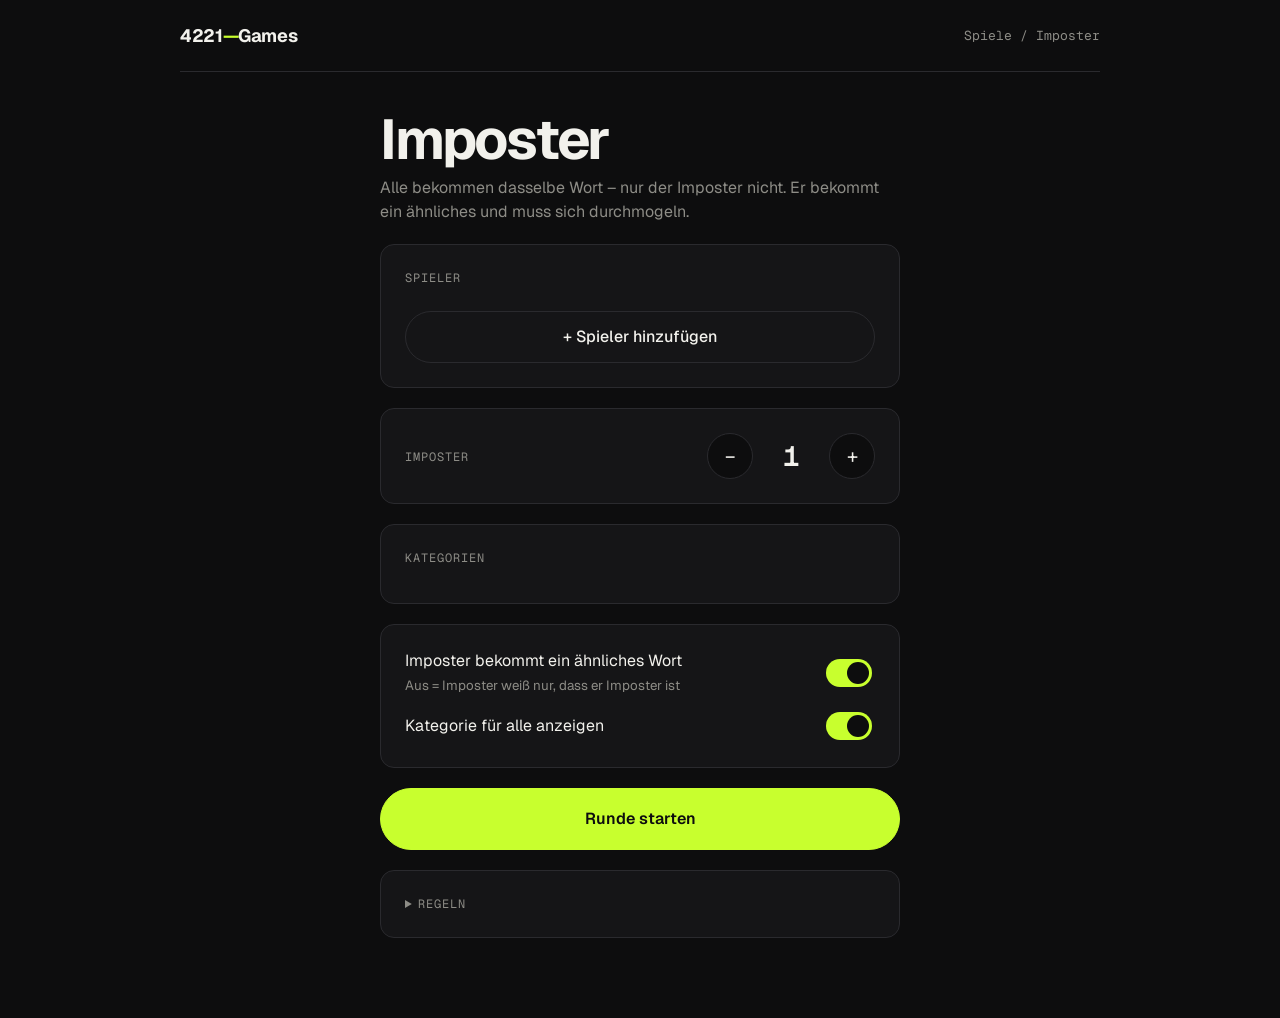
==== imposter.html @ 22e1c01c "Add files via upload" ====
<!doctype html>
<html lang="de">
<head>
  <meta charset="utf-8">
  <meta name="viewport" content="width=device-width, initial-scale=1">
  <title>Imposter · 4221-Games</title>
  <meta name="theme-color" content="#0d0d0e">
  <link rel="icon" href="data:image/svg+xml,<svg xmlns='http://www.w3.org/2000/svg' viewBox='0 0 100 100'><rect width='100' height='100' rx='22' fill='%230d0d0e'/><text x='50' y='66' font-size='46' font-family='sans-serif' font-weight='700' fill='%23c8ff2e' text-anchor='middle'>42</text></svg>">
  <link rel="preconnect" href="https://fonts.googleapis.com">
  <link rel="preconnect" href="https://fonts.gstatic.com" crossorigin>
  <link href="https://fonts.googleapis.com/css2?family=Geist:wght@400;500;600;700&family=Geist+Mono:wght@400;600&display=swap" rel="stylesheet">
  <link rel="stylesheet" href="css/style.css">
</head>
<body>
  <div class="wrap">
    <header class="top">
      <a class="brand" href="./">4221<span>—</span>Games</a>
      <span class="crumb"><a href="./">Spiele</a> / Imposter</span>
    </header>

    <main class="narrow">
      <!-- Einstellungen -->
      <section id="setup" class="stack" style="gap:20px">
        <div>
          <h1 class="title">Imposter</h1>
          <p class="sub" style="margin:0">Alle bekommen dasselbe Wort – nur der Imposter nicht. Er bekommt ein ähnliches und muss sich durchmogeln.</p>
        </div>

        <div class="panel stack">
          <span class="label">Spieler</span>
          <div id="players" class="stack" style="gap:8px"></div>
          <button class="btn ghost" id="addPlayer">+ Spieler hinzufügen</button>
        </div>

        <div class="panel stack">
          <div class="stepper">
            <div>
              <span class="label">Imposter</span>
              <div style="font-size:13px;color:var(--muted)" id="impHint"></div>
            </div>
            <div class="row" style="gap:14px">
              <button id="impMinus" aria-label="weniger">−</button>
              <span class="val" id="impVal">1</span>
              <button id="impPlus" aria-label="mehr">+</button>
            </div>
          </div>
        </div>

        <div class="panel stack">
          <span class="label">Kategorien</span>
          <div class="chips" id="cats"></div>
        </div>

        <div class="panel stack">
          <label class="switch">
            <span>Imposter bekommt ein ähnliches Wort<br><small style="color:var(--muted)">Aus = Imposter weiß nur, dass er Imposter ist</small></span>
            <input type="checkbox" id="hintToggle" checked>
          </label>
          <label class="switch">
            <span>Kategorie für alle anzeigen</span>
            <input type="checkbox" id="catToggle" checked>
          </label>
        </div>

        <button class="btn primary block" id="start" style="padding:18px">Runde starten</button>

        <details class="panel">
          <summary class="label" style="cursor:pointer">Regeln</summary>
          <ol style="color:var(--muted);padding-left:18px;margin:14px 0 0">
            <li>Handy reihum weitergeben, jede:r schaut sich geheim die eigene Karte an.</li>
            <li>Reihum sagt jede:r ein Wort, das zum eigenen Begriff passt – nicht zu offensichtlich, sonst errät der Imposter es.</li>
            <li>Nach ein oder zwei Runden wird abgestimmt, wer der Imposter ist.</li>
            <li><b style="color:var(--text)">Der Imposter gewinnt</b>, wenn er nicht enttarnt wird – oder wenn er das echte Wort errät und laut ausspricht.</li>
          </ol>
        </details>
      </section>

      <!-- Karten verteilen -->
      <section id="deal" class="hidden">
        <div class="pass">
          <span class="label" id="dealStep">Spieler 1 / 4</span>
          <div class="who" id="dealName">Name</div>
          <button class="card" id="card" aria-label="Karte umdrehen">
            <div class="card-inner">
              <div class="face front">
                <div class="big">?</div>
                <div class="hint">Antippen zum Aufdecken.<br>Niemand sonst darf hinschauen.</div>
              </div>
              <div class="face back" id="cardBack">
                <div class="role" id="cardRole">Zivilist</div>
                <div class="word" id="cardWord">Wort</div>
                <div class="hint" id="cardHint"></div>
              </div>
            </div>
          </button>
          <button class="btn primary block" id="next" disabled>Verdecken & weitergeben</button>
        </div>
      </section>

      <!-- Diskussion -->
      <section id="talk" class="hidden stack" style="gap:20px;text-align:center">
        <span class="label">Alle Karten verteilt</span>
        <h1 class="title" id="starter">Anna beginnt</h1>
        <p class="sub" id="talkCat" style="margin:0"></p>
        <div class="panel stack">
          <div class="timer" id="timer">3:00</div>
          <div class="row" style="justify-content:center">
            <button class="btn" id="timerBtn">Timer starten</button>
            <button class="btn ghost" id="timerReset">Zurücksetzen</button>
          </div>
        </div>
        <button class="btn primary block" id="reveal" style="padding:18px">Auflösen</button>
      </section>

      <!-- Auflösung -->
      <section id="result" class="hidden stack" style="gap:20px">
        <div style="text-align:center">
          <span class="label">Das Wort war</span>
          <h1 class="title" id="resWord" style="margin-top:8px">Wort</h1>
          <p class="sub" id="resImpWord" style="margin:0"></p>
        </div>
        <div class="reveal-list" id="resList"></div>
        <div class="stack">
          <span class="label" style="text-align:center">Wer hat gewonnen?</span>
          <div class="row" style="justify-content:center">
            <button class="btn" id="winCiv">Zivilisten</button>
            <button class="btn" id="winImp">Imposter</button>
          </div>
        </div>
        <div class="panel score">
          <div><b id="scoreCiv">0</b><span class="label">Zivilisten</span></div>
          <div><b id="scoreImp">0</b><span class="label">Imposter</span></div>
        </div>
        <button class="btn primary block" id="again" style="padding:18px">Nächste Runde</button>
        <button class="btn ghost block" id="toSetup">Einstellungen</button>
      </section>
    </main>
  </div>

  <script type="module" src="js/imposter.js"></script>
</body>
</html>
---- css/style.css ----
/* 4221-Games — minimal, dark, typographic */
:root {
  --bg: #0d0d0e;
  --surface: #151517;
  --surface-2: #1c1c1f;
  --line: #2a2a2e;
  --text: #f2f1ec;
  --muted: #8d8c86;
  --accent: #c8ff2e;
  --accent-ink: #0d0d0e;
  --danger: #ff5a4e;
  --radius: 14px;
  --sq-light: #dcd8cc;
  --sq-dark: #8f8b7f;
  --font: "Geist", ui-sans-serif, system-ui, -apple-system, "Segoe UI", sans-serif;
  --mono: "Geist Mono", ui-monospace, "SF Mono", Menlo, monospace;
}

* { box-sizing: border-box; }
html, body { margin: 0; }
body {
  background: var(--bg);
  color: var(--text);
  font-family: var(--font);
  font-size: 16px;
  line-height: 1.5;
  -webkit-font-smoothing: antialiased;
  min-height: 100dvh;
}
a { color: inherit; text-decoration: none; }
button { font: inherit; color: inherit; }
.hidden { display: none !important; }

/* ---------- layout ---------- */
.wrap { max-width: 960px; margin: 0 auto; padding: 0 20px; }
header.top {
  display: flex; align-items: center; justify-content: space-between;
  padding: 22px 0; border-bottom: 1px solid var(--line);
}
.brand { font-weight: 700; letter-spacing: -0.02em; font-size: 18px; }
.brand span { color: var(--accent); }
.crumb { font-family: var(--mono); font-size: 13px; color: var(--muted); }
.crumb a:hover { color: var(--text); }
main { padding: 40px 0 80px; }

/* ---------- hub ---------- */
.hero { padding: 48px 0 56px; }
.hero h1 {
  font-size: clamp(56px, 14vw, 132px);
  line-height: 0.9; letter-spacing: -0.055em; font-weight: 700; margin: 0;
}
.hero h1 em { font-style: normal; color: var(--accent); }
.hero p { color: var(--muted); max-width: 420px; margin: 20px 0 0; font-size: 17px; }

.games { display: grid; grid-template-columns: repeat(auto-fill, minmax(260px, 1fr)); gap: 1px; background: var(--line); border: 1px solid var(--line); border-radius: var(--radius); overflow: hidden; }
.game-card {
  background: var(--bg); padding: 28px; min-height: 220px;
  display: flex; flex-direction: column; justify-content: space-between;
  transition: background .2s;
}
.game-card:hover { background: var(--surface); }
.game-card .idx { font-family: var(--mono); font-size: 13px; color: var(--muted); }
.game-card h2 { margin: 0; font-size: 32px; letter-spacing: -0.03em; font-weight: 600; }
.game-card p { margin: 6px 0 0; color: var(--muted); font-size: 14px; }
.game-card .go { font-family: var(--mono); font-size: 13px; color: var(--accent); }
.game-card.soon { pointer-events: none; }
.game-card.soon h2, .game-card.soon .go { color: var(--muted); }
.glyph { font-size: 40px; line-height: 1; }

footer.foot { border-top: 1px solid var(--line); padding: 20px 0; color: var(--muted); font-family: var(--mono); font-size: 12px; }

/* ---------- ui elements ---------- */
.btn {
  appearance: none; border: 1px solid var(--line); background: var(--surface);
  padding: 13px 20px; border-radius: 999px; cursor: pointer; font-weight: 500;
  transition: background .15s, border-color .15s, transform .1s;
  display: inline-flex; align-items: center; justify-content: center; gap: 8px;
}
.btn:hover { border-color: #3c3c42; background: var(--surface-2); }
.btn:active { transform: scale(.98); }
.btn.primary { background: var(--accent); color: var(--accent-ink); border-color: var(--accent); font-weight: 600; }
.btn.primary:hover { filter: brightness(1.05); }
.btn.ghost { background: transparent; }
.btn.danger { color: var(--danger); }
.btn.block { width: 100%; }
.btn:disabled { opacity: .4; cursor: not-allowed; }

.panel { background: var(--surface); border: 1px solid var(--line); border-radius: var(--radius); padding: 24px; }
.stack { display: flex; flex-direction: column; gap: 12px; }
.row { display: flex; gap: 10px; flex-wrap: wrap; align-items: center; }
.label { font-family: var(--mono); font-size: 12px; text-transform: uppercase; letter-spacing: .08em; color: var(--muted); }
h1.title { font-size: clamp(36px, 8vw, 56px); letter-spacing: -0.04em; line-height: 1; margin: 0 0 8px; }
.sub { color: var(--muted); margin: 0 0 28px; }

input[type=text] {
  width: 100%; background: var(--bg); border: 1px solid var(--line); color: var(--text);
  border-radius: 10px; padding: 12px 14px; font: inherit; outline: none;
}
input[type=text]:focus { border-color: var(--accent); }
.code-input { font-family: var(--mono); text-transform: uppercase; letter-spacing: .3em; text-align: center; font-size: 20px; }

.toast {
  position: fixed; left: 50%; bottom: 24px; transform: translateX(-50%) translateY(20px);
  background: var(--text); color: var(--bg); padding: 10px 18px; border-radius: 999px;
  font-size: 14px; font-weight: 500; opacity: 0; transition: .25s; pointer-events: none; z-index: 50;
}
.toast.show { opacity: 1; transform: translateX(-50%) translateY(0); }

.note { font-size: 13px; color: var(--muted); border-left: 2px solid var(--accent); padding-left: 12px; }

/* ---------- chess ---------- */
.menu-grid { display: grid; grid-template-columns: repeat(auto-fit, minmax(240px, 1fr)); gap: 14px; }
.chess-layout { display: grid; grid-template-columns: auto 1fr; gap: 28px; align-items: start; }
@media (max-width: 860px) { .chess-layout { grid-template-columns: 1fr; } }

.board {
  --size: min(calc(100vw - 40px), 560px);
  width: var(--size); height: var(--size);
  display: grid; grid-template-columns: repeat(8, 1fr); grid-template-rows: repeat(8, 1fr);
  border-radius: 10px; overflow: hidden; user-select: none;
  box-shadow: 0 0 0 1px var(--line), 0 30px 80px -30px rgba(0,0,0,.8);
}
.sq {
  position: relative; border: 0; padding: 0; margin: 0; cursor: pointer;
  display: flex; align-items: center; justify-content: center;
  font-size: calc(var(--size) / 8 * 0.78); line-height: 1;
}
.sq.light { background: var(--sq-light); }
.sq.dark { background: var(--sq-dark); }
.sq.last::before { content: ""; position: absolute; inset: 0; background: rgba(200, 255, 46, .38); }
.sq.sel::before { content: ""; position: absolute; inset: 0; background: rgba(200, 255, 46, .6); }
.sq.check::before { content: ""; position: absolute; inset: 0; background: radial-gradient(circle, rgba(255,90,78,.9) 0%, rgba(255,90,78,.0) 72%); }
.sq.dot::after { content: ""; position: absolute; width: 26%; height: 26%; border-radius: 50%; background: rgba(13,13,14,.32); }
.sq.cap::after { content: ""; position: absolute; inset: 4%; border-radius: 50%; border: 4px solid rgba(13,13,14,.32); }
.pc { position: relative; z-index: 1; font-family: "Segoe UI Symbol", "DejaVu Sans", "Noto Sans Symbols 2", serif; transform: translateY(-3%); }
.pc.w { color: #fbfaf6; -webkit-text-stroke: 1.2px #151515; }
.pc.b { color: #141414; }
.coord { position: absolute; font-family: var(--mono); font-size: 10px; font-weight: 600; z-index: 2; opacity: .75; }
.coord.rank { top: 3px; left: 4px; }
.coord.file { bottom: 2px; right: 4px; }
.sq.light .coord { color: var(--sq-dark); }
.sq.dark .coord { color: var(--sq-light); }

.side { display: flex; flex-direction: column; gap: 16px; min-width: 0; }
.status { font-size: 22px; font-weight: 600; letter-spacing: -0.02em; }
.status small { display: block; font-size: 13px; color: var(--muted); font-weight: 400; font-family: var(--mono); letter-spacing: 0; margin-top: 4px; }
.share { display: flex; gap: 8px; align-items: center; }
.share code { font-family: var(--mono); font-size: 22px; letter-spacing: .2em; color: var(--accent); }
.moves { font-family: var(--mono); font-size: 13px; max-height: 260px; overflow-y: auto; display: grid; grid-template-columns: 36px 1fr 1fr; gap: 2px 8px; }
.moves .n { color: var(--muted); }
.dot-live { width: 8px; height: 8px; border-radius: 50%; background: var(--muted); display: inline-block; }
.dot-live.on { background: var(--accent); box-shadow: 0 0 10px var(--accent); }

.modal { position: fixed; inset: 0; background: rgba(0,0,0,.6); display: flex; align-items: center; justify-content: center; z-index: 40; backdrop-filter: blur(6px); }
.modal .panel { display: flex; gap: 8px; }
.promo-btn { width: 64px; height: 64px; font-size: 44px; border-radius: 12px; background: var(--sq-light); border: 0; cursor: pointer; }
.promo-btn:hover { background: var(--accent); }

/* ---------- imposter ---------- */
.narrow { max-width: 520px; margin: 0 auto; }
.player-row { display: flex; gap: 8px; }
.icon-btn { width: 46px; flex: none; border-radius: 10px; border: 1px solid var(--line); background: transparent; cursor: pointer; color: var(--muted); font-size: 18px; }
.icon-btn:hover { color: var(--danger); border-color: var(--danger); }
.stepper { display: flex; align-items: center; justify-content: space-between; }
.stepper .val { font-family: var(--mono); font-size: 28px; font-weight: 600; min-width: 48px; text-align: center; }
.stepper button { width: 46px; height: 46px; border-radius: 50%; border: 1px solid var(--line); background: var(--bg); cursor: pointer; font-size: 20px; }
.chips { display: flex; flex-wrap: wrap; gap: 8px; }
.chip { border: 1px solid var(--line); background: transparent; padding: 8px 14px; border-radius: 999px; cursor: pointer; font-size: 14px; color: var(--muted); }
.chip.on { background: var(--text); color: var(--bg); border-color: var(--text); }
.switch { display: flex; justify-content: space-between; align-items: center; gap: 16px; cursor: pointer; }
.switch input { appearance: none; width: 46px; height: 28px; border-radius: 999px; background: var(--line); position: relative; cursor: pointer; transition: .2s; flex: none; }
.switch input::after { content: ""; position: absolute; top: 3px; left: 3px; width: 22px; height: 22px; border-radius: 50%; background: var(--text); transition: .2s; }
.switch input:checked { background: var(--accent); }
.switch input:checked::after { left: 21px; background: var(--accent-ink); }

.pass { text-align: center; padding: 20px 0; }
.pass .who { font-size: clamp(40px, 11vw, 64px); font-weight: 700; letter-spacing: -0.04em; line-height: 1; margin: 8px 0 28px; }
.card {
  position: relative; width: 100%; aspect-ratio: 3 / 4; max-height: 60dvh; margin: 0 auto 20px;
  perspective: 1200px; cursor: pointer; border: 0; background: none; padding: 0;
}
.card-inner { position: absolute; inset: 0; transition: transform .55s cubic-bezier(.2,.8,.2,1); transform-style: preserve-3d; }
.card.flipped .card-inner { transform: rotateY(180deg); }
.face {
  position: absolute; inset: 0; backface-visibility: hidden; -webkit-backface-visibility: hidden;
  border-radius: 22px; border: 1px solid var(--line); display: flex; flex-direction: column;
  align-items: center; justify-content: center; padding: 28px; gap: 10px;
}
.face.front { background: var(--surface); background-image: repeating-linear-gradient(45deg, transparent 0 14px, rgba(255,255,255,.025) 14px 15px); }
.face.front .big { font-size: 72px; font-weight: 700; letter-spacing: -0.05em; color: var(--accent); }
.face.back { transform: rotateY(180deg); background: var(--text); color: var(--bg); }
.face.back.imp { background: var(--danger); color: #160404; }
.face .role { font-family: var(--mono); font-size: 13px; text-transform: uppercase; letter-spacing: .14em; opacity: .7; }
.face .word { font-size: clamp(34px, 9vw, 52px); font-weight: 700; letter-spacing: -0.03em; text-align: center; line-height: 1.05; word-break: break-word; }
.face .hint { font-size: 14px; opacity: .7; text-align: center; }

.reveal-list { display: flex; flex-direction: column; gap: 1px; background: var(--line); border-radius: var(--radius); overflow: hidden; border: 1px solid var(--line); }
.reveal-list div { background: var(--surface); padding: 14px 18px; display: flex; justify-content: space-between; }
.reveal-list .imp { color: var(--danger); font-weight: 600; }
.score { display: flex; justify-content: center; gap: 28px; font-family: var(--mono); }
.score b { font-size: 28px; display: block; text-align: center; }
.timer { font-family: var(--mono); font-size: 56px; font-weight: 600; text-align: center; letter-spacing: -0.02em; }
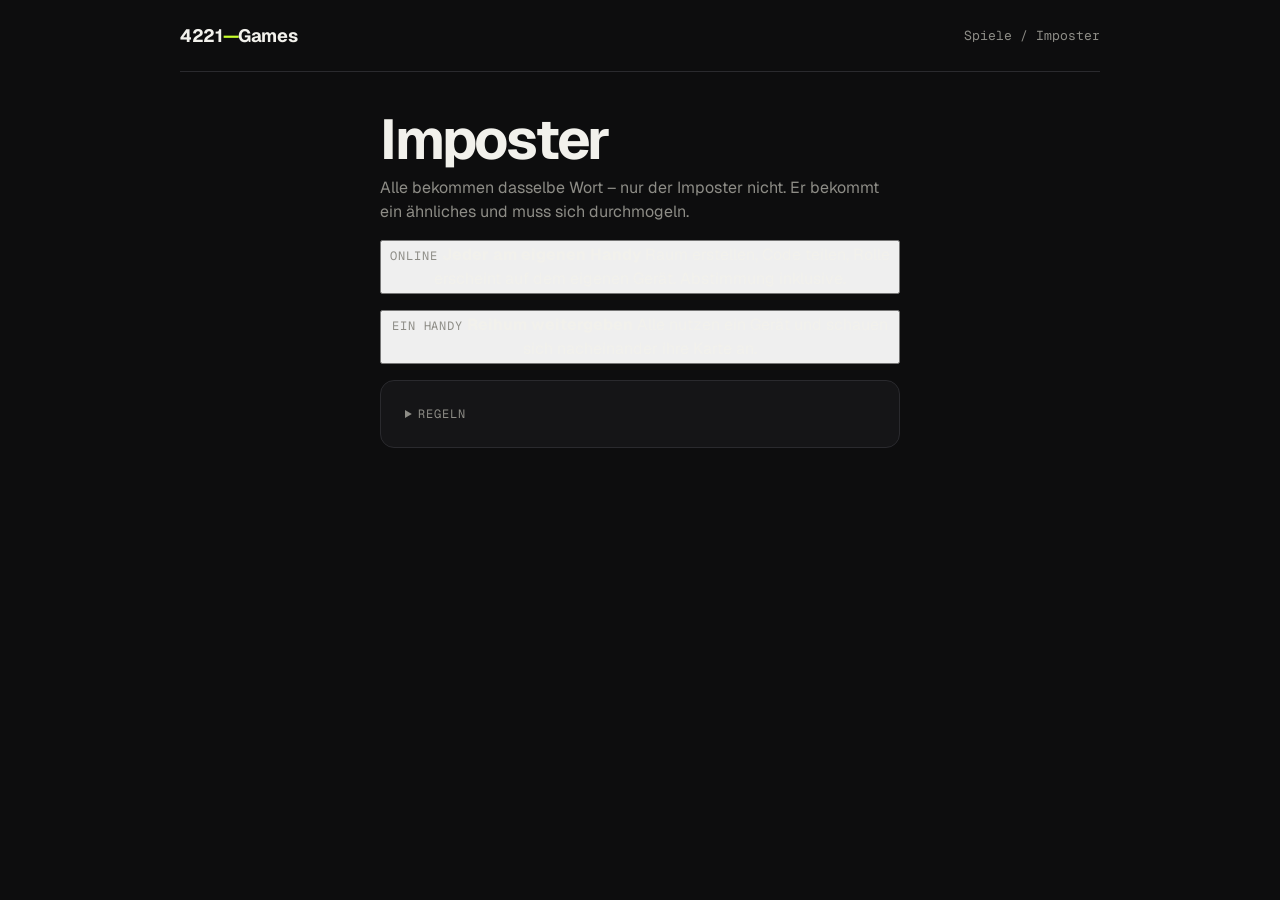
==== commit a289b52f: "Add files via upload" ====
--- a/imposter.html
+++ b/imposter.html
@@ -4,8 +4,8 @@
   <meta charset="utf-8">
   <meta name="viewport" content="width=device-width, initial-scale=1">
   <title>Imposter · 4221-Games</title>
-  <meta name="theme-color" content="#0d0d0e">
-  <link rel="icon" href="data:image/svg+xml,<svg xmlns='http://www.w3.org/2000/svg' viewBox='0 0 100 100'><rect width='100' height='100' rx='22' fill='%230d0d0e'/><text x='50' y='66' font-size='46' font-family='sans-serif' font-weight='700' fill='%23c8ff2e' text-anchor='middle'>42</text></svg>">
+  <meta name="theme-color" content="#008a3e">
+  <link rel="icon" href="data:image/svg+xml,<svg xmlns='http://www.w3.org/2000/svg' viewBox='0 0 100 100'><rect width='100' height='100' rx='22' fill='%23008a3e'/><text x='50' y='66' font-size='46' font-family='sans-serif' font-weight='700' fill='%23ffffff' text-anchor='middle'>42</text></svg>">
   <link rel="preconnect" href="https://fonts.googleapis.com">
   <link rel="preconnect" href="https://fonts.gstatic.com" crossorigin>
   <link href="https://fonts.googleapis.com/css2?family=Geist:wght@400;500;600;700&family=Geist+Mono:wght@400;600&display=swap" rel="stylesheet">
@@ -19,11 +19,46 @@
     </header>
 
     <main class="narrow">
-      <!-- Einstellungen -->
-      <section id="setup" class="stack" style="gap:20px">
+      <!-- Raumleiste (nur online sichtbar) -->
+      <div class="room-bar hidden" id="oBar">
+        <span class="label">Raum <code id="oBarCode">-----</code></span>
+        <button class="btn ghost" id="oLeave" style="padding:8px 14px">Verlassen</button>
+      </div>
+
+      <!-- ═════════ Modusauswahl ═════════ -->
+      <section id="modeSel" data-view class="stack" style="gap:16px">
         <div>
           <h1 class="title">Imposter</h1>
           <p class="sub" style="margin:0">Alle bekommen dasselbe Wort – nur der Imposter nicht. Er bekommt ein ähnliches und muss sich durchmogeln.</p>
+        </div>
+        <button class="mode-card" id="modeOnline">
+          <span class="label">Online</span>
+          <b>Jeder am eigenen Handy</b>
+          <span>Raum erstellen, Code teilen, Rolle erscheint auf dem eigenen Gerät. Abstimmung inklusive.</span>
+        </button>
+        <button class="mode-card" id="modeLocal">
+          <span class="label">Ein Handy</span>
+          <b>Reihum weitergeben</b>
+          <span>Alle nutzen ein Gerät und schauen sich nacheinander ihre Karte an.</span>
+        </button>
+        <p class="note hidden" id="oNoOnline">Der Online-Modus ist noch nicht eingerichtet. Trag die Supabase-Daten in <code>js/config.js</code> ein (siehe README).</p>
+        <details class="panel">
+          <summary class="label" style="cursor:pointer">Regeln</summary>
+          <ol style="color:var(--muted);padding-left:18px;margin:14px 0 0">
+            <li>Jede:r schaut sich geheim die eigene Karte an.</li>
+            <li>Reihum sagt jede:r ein Wort, das zum eigenen Begriff passt – nicht zu offensichtlich, sonst errät der Imposter es.</li>
+            <li>Nach ein oder zwei Runden wird abgestimmt, wer der Imposter ist.</li>
+            <li><b style="color:var(--text)">Der Imposter gewinnt</b>, wenn er nicht enttarnt wird – oder wenn er das echte Wort errät und laut ausspricht.</li>
+          </ol>
+        </details>
+      </section>
+
+      <!-- ═════════ LOKAL: Einstellungen ═════════ -->
+      <section id="setup" data-view class="hidden stack" style="gap:20px">
+        <div>
+          <button class="btn ghost" id="setupBack" style="padding:8px 14px;margin-bottom:16px">← Zurück</button>
+          <h1 class="title">Ein Handy</h1>
+          <p class="sub" style="margin:0">Namen eintragen, einstellen, Handy reihum geben.</p>
         </div>
 
         <div class="panel stack">
@@ -63,20 +98,10 @@
         </div>
 
         <button class="btn primary block" id="start" style="padding:18px">Runde starten</button>
-
-        <details class="panel">
-          <summary class="label" style="cursor:pointer">Regeln</summary>
-          <ol style="color:var(--muted);padding-left:18px;margin:14px 0 0">
-            <li>Handy reihum weitergeben, jede:r schaut sich geheim die eigene Karte an.</li>
-            <li>Reihum sagt jede:r ein Wort, das zum eigenen Begriff passt – nicht zu offensichtlich, sonst errät der Imposter es.</li>
-            <li>Nach ein oder zwei Runden wird abgestimmt, wer der Imposter ist.</li>
-            <li><b style="color:var(--text)">Der Imposter gewinnt</b>, wenn er nicht enttarnt wird – oder wenn er das echte Wort errät und laut ausspricht.</li>
-          </ol>
-        </details>
-      </section>
-
-      <!-- Karten verteilen -->
-      <section id="deal" class="hidden">
+      </section>
+
+      <!-- LOKAL: Karten verteilen -->
+      <section id="deal" data-view class="hidden">
         <div class="pass">
           <span class="label" id="dealStep">Spieler 1 / 4</span>
           <div class="who" id="dealName">Name</div>
@@ -97,8 +122,8 @@
         </div>
       </section>
 
-      <!-- Diskussion -->
-      <section id="talk" class="hidden stack" style="gap:20px;text-align:center">
+      <!-- LOKAL: Diskussion -->
+      <section id="talk" data-view class="hidden stack" style="gap:20px;text-align:center">
         <span class="label">Alle Karten verteilt</span>
         <h1 class="title" id="starter">Anna beginnt</h1>
         <p class="sub" id="talkCat" style="margin:0"></p>
@@ -112,8 +137,8 @@
         <button class="btn primary block" id="reveal" style="padding:18px">Auflösen</button>
       </section>
 
-      <!-- Auflösung -->
-      <section id="result" class="hidden stack" style="gap:20px">
+      <!-- LOKAL: Auflösung -->
+      <section id="result" data-view class="hidden stack" style="gap:20px">
         <div style="text-align:center">
           <span class="label">Das Wort war</span>
           <h1 class="title" id="resWord" style="margin-top:8px">Wort</h1>
@@ -134,9 +159,139 @@
         <button class="btn primary block" id="again" style="padding:18px">Nächste Runde</button>
         <button class="btn ghost block" id="toSetup">Einstellungen</button>
       </section>
+
+      <!-- ═════════ ONLINE: Start ═════════ -->
+      <section id="onStart" data-view class="hidden stack" style="gap:20px">
+        <div>
+          <button class="btn ghost" id="oBack" style="padding:8px 14px;margin-bottom:16px">← Zurück</button>
+          <h1 class="title">Online</h1>
+          <p class="sub" style="margin:0">Jede:r spielt am eigenen Handy. Ihr sitzt trotzdem zusammen und redet laut.</p>
+        </div>
+        <div class="panel stack">
+          <label class="label" for="oName">Dein Name</label>
+          <input type="text" id="oName" maxlength="20" placeholder="z. B. Anna" autocomplete="nickname">
+        </div>
+        <button class="btn primary block" id="oCreate" style="padding:18px">Neuen Raum erstellen</button>
+        <div class="divider">oder beitreten</div>
+        <div class="panel stack">
+          <label class="label" for="oCode">Raum-Code</label>
+          <input type="text" id="oCode" class="code-input" maxlength="5" placeholder="CODE" autocomplete="off">
+          <button class="btn" id="oJoin">Beitreten</button>
+        </div>
+      </section>
+
+      <!-- ONLINE: Lobby -->
+      <section id="onLobby" data-view class="hidden stack" style="gap:20px">
+        <div class="panel stack" style="text-align:center">
+          <span class="label">Code zum Beitreten</span>
+          <div class="big-code" id="lCode">-----</div>
+          <button class="btn ghost" id="lCopy">Einladungslink kopieren</button>
+        </div>
+
+        <div class="stack" style="gap:10px">
+          <span class="label" id="lCount">0 Spieler</span>
+          <div class="reveal-list" id="lPlayers"></div>
+        </div>
+
+        <div id="lSettings" class="stack hidden" style="gap:12px">
+          <div class="panel stack">
+            <div class="stepper">
+              <div>
+                <span class="label">Imposter</span>
+                <div style="font-size:13px;color:var(--muted)" id="lImpHint"></div>
+              </div>
+              <div class="row" style="gap:14px">
+                <button id="lImpMinus" aria-label="weniger">−</button>
+                <span class="val" id="lImpVal">1</span>
+                <button id="lImpPlus" aria-label="mehr">+</button>
+              </div>
+            </div>
+          </div>
+          <div class="panel stack">
+            <span class="label">Kategorien</span>
+            <div class="chips" id="lCats"></div>
+          </div>
+          <div class="panel stack">
+            <label class="switch">
+              <span>Imposter bekommt ein ähnliches Wort</span>
+              <input type="checkbox" id="lHint" checked>
+            </label>
+            <label class="switch">
+              <span>Kategorie für alle anzeigen</span>
+              <input type="checkbox" id="lShowCat" checked>
+            </label>
+          </div>
+          <button class="btn primary block" id="lStart" style="padding:18px">Runde starten</button>
+        </div>
+
+        <div id="lWait" class="panel stack hidden" style="text-align:center">
+          <span class="label">Warte auf den Host</span>
+          <p style="margin:0;color:var(--muted)" id="lSummary"></p>
+        </div>
+      </section>
+
+      <!-- ONLINE: Rolle -->
+      <section id="onPlay" data-view class="hidden">
+        <div class="pass">
+          <span class="label" id="pRound">Runde 1</span>
+          <div class="who" id="pStarter" style="font-size:clamp(30px,8vw,44px);margin-bottom:6px">Anna beginnt</div>
+          <p class="sub" id="pCat" style="margin:0 0 20px"></p>
+          <button class="card" id="oCard" aria-label="Karte umdrehen">
+            <div class="card-inner">
+              <div class="face front">
+                <div class="big">?</div>
+                <div class="hint">Antippen zum Aufdecken.<br>Nochmal tippen zum Verdecken.</div>
+              </div>
+              <div class="face back" id="oCardBack">
+                <div class="role" id="oCardRole">Zivilist</div>
+                <div class="word" id="oCardWord">Wort</div>
+                <div class="hint" id="oCardHint"></div>
+              </div>
+            </div>
+          </button>
+          <div class="panel hidden" id="pLate" style="margin-bottom:20px">Du bist mitten in der Runde dazugekommen und spielst ab der nächsten Runde mit.</div>
+          <div class="stack" id="pHost">
+            <button class="btn primary block" id="pVote" style="padding:18px">Abstimmung starten</button>
+            <button class="btn ghost block" id="pAbort">Runde abbrechen</button>
+          </div>
+          <p class="sub" id="pWait" style="margin:0">Redet reihum. Der Host startet die Abstimmung.</p>
+        </div>
+      </section>
+
+      <!-- ONLINE: Abstimmung -->
+      <section id="onVote" data-view class="hidden stack" style="gap:20px">
+        <div style="text-align:center">
+          <span class="label" id="vCount">0 / 0 abgestimmt</span>
+          <h1 class="title" style="margin-top:8px">Wer ist der Imposter?</h1>
+          <p class="sub" style="margin:0" id="vSub">Tippe auf eine Person. Du kannst deine Stimme ändern, bis aufgelöst wird.</p>
+        </div>
+        <div class="vote-grid" id="vList"></div>
+        <button class="btn primary block hidden" id="vResolve" style="padding:18px">Jetzt auflösen</button>
+      </section>
+
+      <!-- ONLINE: Ergebnis -->
+      <section id="onResult" data-view class="hidden stack" style="gap:20px">
+        <div style="text-align:center">
+          <span class="label" id="rReason">—</span>
+          <h1 class="title" id="rWinner" style="margin-top:8px">—</h1>
+          <p class="sub" style="margin:0">Das Wort war <b id="rWord" style="color:var(--text)">—</b><span id="rImpWord"></span></p>
+        </div>
+        <div class="reveal-list" id="rList"></div>
+        <div class="panel score">
+          <div><b id="rScoreCiv">0</b><span class="label">Zivilisten</span></div>
+          <div><b id="rScoreImp">0</b><span class="label">Imposter</span></div>
+        </div>
+        <div class="stack" id="rHost">
+          <button class="btn primary block" id="rNext" style="padding:18px">Nächste Runde</button>
+          <button class="btn block" id="rGuessed">Imposter hat das Wort erraten</button>
+          <button class="btn ghost block" id="rLobby">Zur Lobby (Einstellungen)</button>
+        </div>
+        <p class="sub hidden" id="rWait" style="margin:0;text-align:center">Warte auf den Host…</p>
+      </section>
     </main>
   </div>
 
   <script type="module" src="js/imposter.js"></script>
+  <script type="module" src="js/imposter-online.js"></script>
 </body>
 </html>
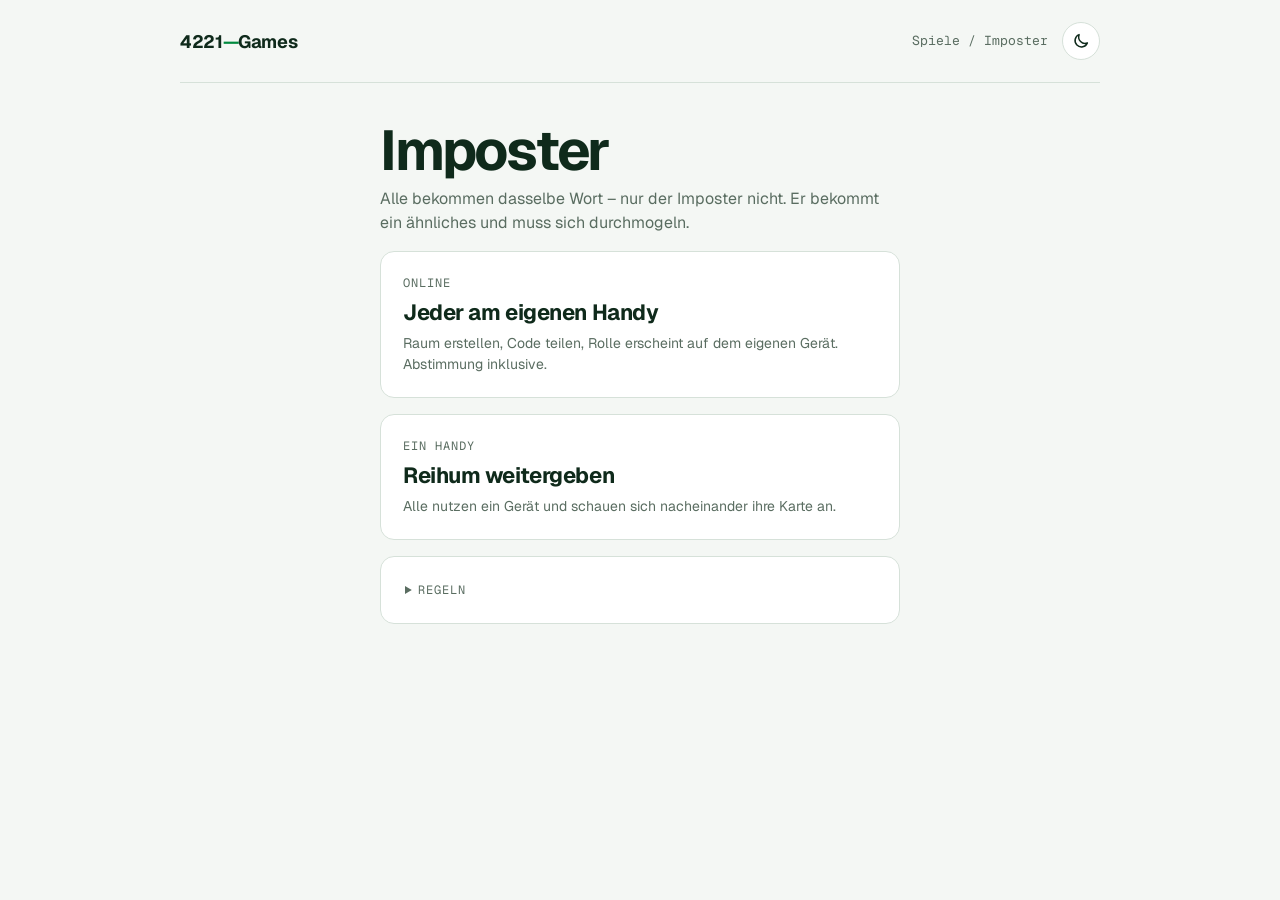
==== commit c0c1376a: "Add files via upload" ====
--- a/imposter.html
+++ b/imposter.html
@@ -10,12 +10,13 @@
   <link rel="preconnect" href="https://fonts.gstatic.com" crossorigin>
   <link href="https://fonts.googleapis.com/css2?family=Geist:wght@400;500;600;700&family=Geist+Mono:wght@400;600&display=swap" rel="stylesheet">
   <link rel="stylesheet" href="css/style.css">
+  <script src="js/theme.js"></script>
 </head>
 <body>
   <div class="wrap">
     <header class="top">
       <a class="brand" href="./">4221<span>—</span>Games</a>
-      <span class="crumb"><a href="./">Spiele</a> / Imposter</span>
+      <div class="top-right"><span class="crumb"><a href="./">Spiele</a> / Imposter</span><button class="theme-btn" data-theme-toggle type="button" aria-label="Farbmodus wechseln"></button></div>
     </header>
 
     <main class="narrow">
--- a/css/style.css
+++ b/css/style.css
@@ -1,19 +1,43 @@
-/* 4221-Games — minimal, dark, typographic */
+/* Farben angelehnt an das LVM-Grün. Hier zentral anpassbar. */
 :root {
-  --bg: #0d0d0e;
-  --surface: #151517;
-  --surface-2: #1c1c1f;
-  --line: #2a2a2e;
-  --text: #f2f1ec;
-  --muted: #8d8c86;
-  --accent: #c8ff2e;
-  --accent-ink: #0d0d0e;
-  --danger: #ff5a4e;
+  --bg: #f4f7f4;
+  --surface: #ffffff;
+  --surface-2: #ecf3ee;
+  --line: #d6e1d9;
+  --text: #0f2a1b;
+  --muted: #5a6d61;
+  --accent: #008a3e;
+  --accent-strong: #006b30;
+  --accent-ink: #ffffff;
+  --danger: #c8372d;
+  --danger-ink: #ffffff;
+  --card-bg: #0f2a1b;
+  --card-ink: #ffffff;
+  --hl: rgba(0, 138, 62, .30);
+  --hl-strong: rgba(0, 138, 62, .55);
+  --mark: rgba(15, 42, 27, .30);
+  --pattern: rgba(0, 138, 62, .07);
+  --shadow: rgba(15, 42, 27, .25);
+  --overlay: rgba(15, 42, 27, .45);
   --radius: 14px;
-  --sq-light: #dcd8cc;
-  --sq-dark: #8f8b7f;
+  --sq-light: #eef2e6;
+  --sq-dark: #6f9f79;
   --font: "Geist", ui-sans-serif, system-ui, -apple-system, "Segoe UI", sans-serif;
   --mono: "Geist Mono", ui-monospace, "SF Mono", Menlo, monospace;
+}
+@media (prefers-color-scheme: dark) {
+  :root:not([data-theme="light"]) {
+    --bg: #0b1510; --surface: #111f17; --surface-2: #16281d; --line: #24392c;
+    --text: #e9f2ec; --muted: #8ea595; --accent: #2db864; --accent-strong: #4fd283; --accent-ink: #04140a;
+    --card-bg: #e9f2ec; --card-ink: #0f2a1b; --pattern: rgba(45, 184, 100, .08);
+    --shadow: rgba(0, 0, 0, .6); --overlay: rgba(0, 0, 0, .6); color-scheme: dark;
+  }
+}
+:root[data-theme="dark"] {
+  --bg: #0b1510; --surface: #111f17; --surface-2: #16281d; --line: #24392c;
+  --text: #e9f2ec; --muted: #8ea595; --accent: #2db864; --accent-strong: #4fd283; --accent-ink: #04140a;
+  --card-bg: #e9f2ec; --card-ink: #0f2a1b; --pattern: rgba(45, 184, 100, .08);
+  --shadow: rgba(0, 0, 0, .6); --overlay: rgba(0, 0, 0, .6); color-scheme: dark;
 }
 
 * { box-sizing: border-box; }
@@ -32,7 +56,7 @@
 .hidden { display: none !important; }
 
 /* ---------- layout ---------- */
-.wrap { max-width: 960px; margin: 0 auto; padding: 0 20px; }
+.wrap { max-width: 960px; margin: 0 auto; padding-left: max(20px, env(safe-area-inset-left, 0px)); padding-right: max(20px, env(safe-area-inset-right, 0px)); }
 header.top {
   display: flex; align-items: center; justify-content: space-between;
   padding: 22px 0; border-bottom: 1px solid var(--line);
@@ -54,11 +78,11 @@
 
 .games { display: grid; grid-template-columns: repeat(auto-fill, minmax(260px, 1fr)); gap: 1px; background: var(--line); border: 1px solid var(--line); border-radius: var(--radius); overflow: hidden; }
 .game-card {
-  background: var(--bg); padding: 28px; min-height: 220px;
+  background: var(--surface); padding: 28px; min-height: 220px;
   display: flex; flex-direction: column; justify-content: space-between;
   transition: background .2s;
 }
-.game-card:hover { background: var(--surface); }
+.game-card:hover { background: var(--surface-2); }
 .game-card .idx { font-family: var(--mono); font-size: 13px; color: var(--muted); }
 .game-card h2 { margin: 0; font-size: 32px; letter-spacing: -0.03em; font-weight: 600; }
 .game-card p { margin: 6px 0 0; color: var(--muted); font-size: 14px; }
@@ -76,10 +100,10 @@
   transition: background .15s, border-color .15s, transform .1s;
   display: inline-flex; align-items: center; justify-content: center; gap: 8px;
 }
-.btn:hover { border-color: #3c3c42; background: var(--surface-2); }
+.btn:hover { border-color: var(--muted); background: var(--surface-2); }
 .btn:active { transform: scale(.98); }
 .btn.primary { background: var(--accent); color: var(--accent-ink); border-color: var(--accent); font-weight: 600; }
-.btn.primary:hover { filter: brightness(1.05); }
+.btn.primary:hover { background: var(--accent-strong); border-color: var(--accent-strong); }
 .btn.ghost { background: transparent; }
 .btn.danger { color: var(--danger); }
 .btn.block { width: 100%; }
@@ -102,59 +126,28 @@
 .toast {
   position: fixed; left: 50%; bottom: 24px; transform: translateX(-50%) translateY(20px);
   background: var(--text); color: var(--bg); padding: 10px 18px; border-radius: 999px;
-  font-size: 14px; font-weight: 500; opacity: 0; transition: .25s; pointer-events: none; z-index: 50;
+  font-size: 14px; font-weight: 500; opacity: 0; margin-bottom: env(safe-area-inset-bottom, 0px); transition: .25s; pointer-events: none; z-index: 50;
 }
 .toast.show { opacity: 1; transform: translateX(-50%) translateY(0); }
 
 .note { font-size: 13px; color: var(--muted); border-left: 2px solid var(--accent); padding-left: 12px; }
 
-/* ---------- chess ---------- */
+/* ---------- gemeinsam ---------- */
 .menu-grid { display: grid; grid-template-columns: repeat(auto-fit, minmax(240px, 1fr)); gap: 14px; }
-.chess-layout { display: grid; grid-template-columns: auto 1fr; gap: 28px; align-items: start; }
-@media (max-width: 860px) { .chess-layout { grid-template-columns: 1fr; } }
-
-.board {
-  --size: min(calc(100vw - 40px), 560px);
-  width: var(--size); height: var(--size);
-  display: grid; grid-template-columns: repeat(8, 1fr); grid-template-rows: repeat(8, 1fr);
-  border-radius: 10px; overflow: hidden; user-select: none;
-  box-shadow: 0 0 0 1px var(--line), 0 30px 80px -30px rgba(0,0,0,.8);
-}
-.sq {
-  position: relative; border: 0; padding: 0; margin: 0; cursor: pointer;
-  display: flex; align-items: center; justify-content: center;
-  font-size: calc(var(--size) / 8 * 0.78); line-height: 1;
-}
-.sq.light { background: var(--sq-light); }
-.sq.dark { background: var(--sq-dark); }
-.sq.last::before { content: ""; position: absolute; inset: 0; background: rgba(200, 255, 46, .38); }
-.sq.sel::before { content: ""; position: absolute; inset: 0; background: rgba(200, 255, 46, .6); }
-.sq.check::before { content: ""; position: absolute; inset: 0; background: radial-gradient(circle, rgba(255,90,78,.9) 0%, rgba(255,90,78,.0) 72%); }
-.sq.dot::after { content: ""; position: absolute; width: 26%; height: 26%; border-radius: 50%; background: rgba(13,13,14,.32); }
-.sq.cap::after { content: ""; position: absolute; inset: 4%; border-radius: 50%; border: 4px solid rgba(13,13,14,.32); }
-.pc { position: relative; z-index: 1; font-family: "Segoe UI Symbol", "DejaVu Sans", "Noto Sans Symbols 2", serif; transform: translateY(-3%); }
-.pc.w { color: #fbfaf6; -webkit-text-stroke: 1.2px #151515; }
-.pc.b { color: #141414; }
-.coord { position: absolute; font-family: var(--mono); font-size: 10px; font-weight: 600; z-index: 2; opacity: .75; }
-.coord.rank { top: 3px; left: 4px; }
-.coord.file { bottom: 2px; right: 4px; }
-.sq.light .coord { color: var(--sq-dark); }
-.sq.dark .coord { color: var(--sq-light); }
-
-.side { display: flex; flex-direction: column; gap: 16px; min-width: 0; }
-.status { font-size: 22px; font-weight: 600; letter-spacing: -0.02em; }
-.status small { display: block; font-size: 13px; color: var(--muted); font-weight: 400; font-family: var(--mono); letter-spacing: 0; margin-top: 4px; }
-.share { display: flex; gap: 8px; align-items: center; }
-.share code { font-family: var(--mono); font-size: 22px; letter-spacing: .2em; color: var(--accent); }
-.moves { font-family: var(--mono); font-size: 13px; max-height: 260px; overflow-y: auto; display: grid; grid-template-columns: 36px 1fr 1fr; gap: 2px 8px; }
-.moves .n { color: var(--muted); }
 .dot-live { width: 8px; height: 8px; border-radius: 50%; background: var(--muted); display: inline-block; }
-.dot-live.on { background: var(--accent); box-shadow: 0 0 10px var(--accent); }
-
-.modal { position: fixed; inset: 0; background: rgba(0,0,0,.6); display: flex; align-items: center; justify-content: center; z-index: 40; backdrop-filter: blur(6px); }
+.dot-live.on { background: var(--accent); box-shadow: 0 0 8px var(--accent); }
+.modal { position: fixed; inset: 0; background: var(--overlay); display: flex; align-items: center; justify-content: center; z-index: 40; backdrop-filter: blur(6px); }
 .modal .panel { display: flex; gap: 8px; }
-.promo-btn { width: 64px; height: 64px; font-size: 44px; border-radius: 12px; background: var(--sq-light); border: 0; cursor: pointer; }
-.promo-btn:hover { background: var(--accent); }
+
+/* Kopfzeile + Hell/Dunkel */
+.top-right { display: flex; align-items: center; gap: 14px; }
+.theme-btn {
+  width: 38px; height: 38px; border-radius: 50%; border: 1px solid var(--line); background: var(--surface);
+  display: inline-flex; align-items: center; justify-content: center; cursor: pointer; color: var(--text); padding: 0;
+}
+.theme-btn:hover { border-color: var(--accent); color: var(--accent); }
+.theme-btn:focus-visible { outline: 2px solid var(--accent); outline-offset: 2px; }
+.wrap.wide { max-width: 1320px; }
 
 /* ---------- imposter ---------- */
 .narrow { max-width: 520px; margin: 0 auto; }
@@ -169,7 +162,7 @@
 .chip.on { background: var(--text); color: var(--bg); border-color: var(--text); }
 .switch { display: flex; justify-content: space-between; align-items: center; gap: 16px; cursor: pointer; }
 .switch input { appearance: none; width: 46px; height: 28px; border-radius: 999px; background: var(--line); position: relative; cursor: pointer; transition: .2s; flex: none; }
-.switch input::after { content: ""; position: absolute; top: 3px; left: 3px; width: 22px; height: 22px; border-radius: 50%; background: var(--text); transition: .2s; }
+.switch input::after { content: ""; position: absolute; top: 3px; left: 3px; width: 22px; height: 22px; border-radius: 50%; background: var(--surface); box-shadow: 0 1px 3px var(--shadow); transition: .2s; }
 .switch input:checked { background: var(--accent); }
 .switch input:checked::after { left: 21px; background: var(--accent-ink); }
 
@@ -186,10 +179,10 @@
   border-radius: 22px; border: 1px solid var(--line); display: flex; flex-direction: column;
   align-items: center; justify-content: center; padding: 28px; gap: 10px;
 }
-.face.front { background: var(--surface); background-image: repeating-linear-gradient(45deg, transparent 0 14px, rgba(255,255,255,.025) 14px 15px); }
+.face.front { background: var(--surface); background-image: repeating-linear-gradient(45deg, transparent 0 14px, var(--pattern) 14px 15px); }
 .face.front .big { font-size: 72px; font-weight: 700; letter-spacing: -0.05em; color: var(--accent); }
-.face.back { transform: rotateY(180deg); background: var(--text); color: var(--bg); }
-.face.back.imp { background: var(--danger); color: #160404; }
+.face.back { transform: rotateY(180deg); background: var(--card-bg); color: var(--card-ink); }
+.face.back.imp { background: var(--danger); color: var(--danger-ink); }
 .face .role { font-family: var(--mono); font-size: 13px; text-transform: uppercase; letter-spacing: .14em; opacity: .7; }
 .face .word { font-size: clamp(34px, 9vw, 52px); font-weight: 700; letter-spacing: -0.03em; text-align: center; line-height: 1.05; word-break: break-word; }
 .face .hint { font-size: 14px; opacity: .7; text-align: center; }
@@ -200,3 +193,31 @@
 .score { display: flex; justify-content: center; gap: 28px; font-family: var(--mono); }
 .score b { font-size: 28px; display: block; text-align: center; }
 .timer { font-family: var(--mono); font-size: 56px; font-weight: 600; text-align: center; letter-spacing: -0.02em; }
+
+/* ---------- imposter: modus + online ---------- */
+.mode-card {
+  width: 100%; text-align: left; background: var(--surface); border: 1px solid var(--line);
+  border-radius: var(--radius); padding: 22px; cursor: pointer;
+  display: flex; flex-direction: column; gap: 4px; transition: border-color .15s, background .15s;
+}
+.mode-card:hover { border-color: var(--accent); }
+.mode-card:focus-visible, .btn:focus-visible, .chip:focus-visible, .vote-btn:focus-visible { outline: 2px solid var(--accent); outline-offset: 2px; }
+.mode-card b { font-size: 22px; letter-spacing: -0.02em; }
+.mode-card > span:last-child { color: var(--muted); font-size: 14px; }
+.room-bar {
+  display: flex; align-items: center; justify-content: space-between; gap: 10px;
+  margin-bottom: 24px; padding: 6px 6px 6px 18px; border: 1px solid var(--line);
+  border-radius: 999px; background: var(--surface);
+}
+.room-bar code { font-family: var(--mono); letter-spacing: .2em; color: var(--accent); font-weight: 600; font-size: 14px; margin-left: 6px; }
+.big-code { font-family: var(--mono); font-size: clamp(36px, 11vw, 52px); letter-spacing: .18em; color: var(--accent); font-weight: 600; }
+.tag { font-family: var(--mono); font-size: 11px; text-transform: uppercase; letter-spacing: .08em; color: var(--accent); font-style: normal; margin-left: 8px; }
+.divider { display: flex; align-items: center; gap: 12px; color: var(--muted); font-size: 13px; }
+.divider::before, .divider::after { content: ""; flex: 1; height: 1px; background: var(--line); }
+.vote-grid { display: grid; grid-template-columns: repeat(auto-fill, minmax(140px, 1fr)); gap: 10px; }
+.vote-btn {
+  padding: 18px 16px; border-radius: 12px; border: 1px solid var(--line); background: var(--surface);
+  cursor: pointer; font-weight: 600; font-size: 16px; text-align: left; transition: .15s;
+}
+.vote-btn:hover { border-color: var(--accent); }
+.vote-btn.on { background: var(--accent); color: var(--accent-ink); border-color: var(--accent); }
